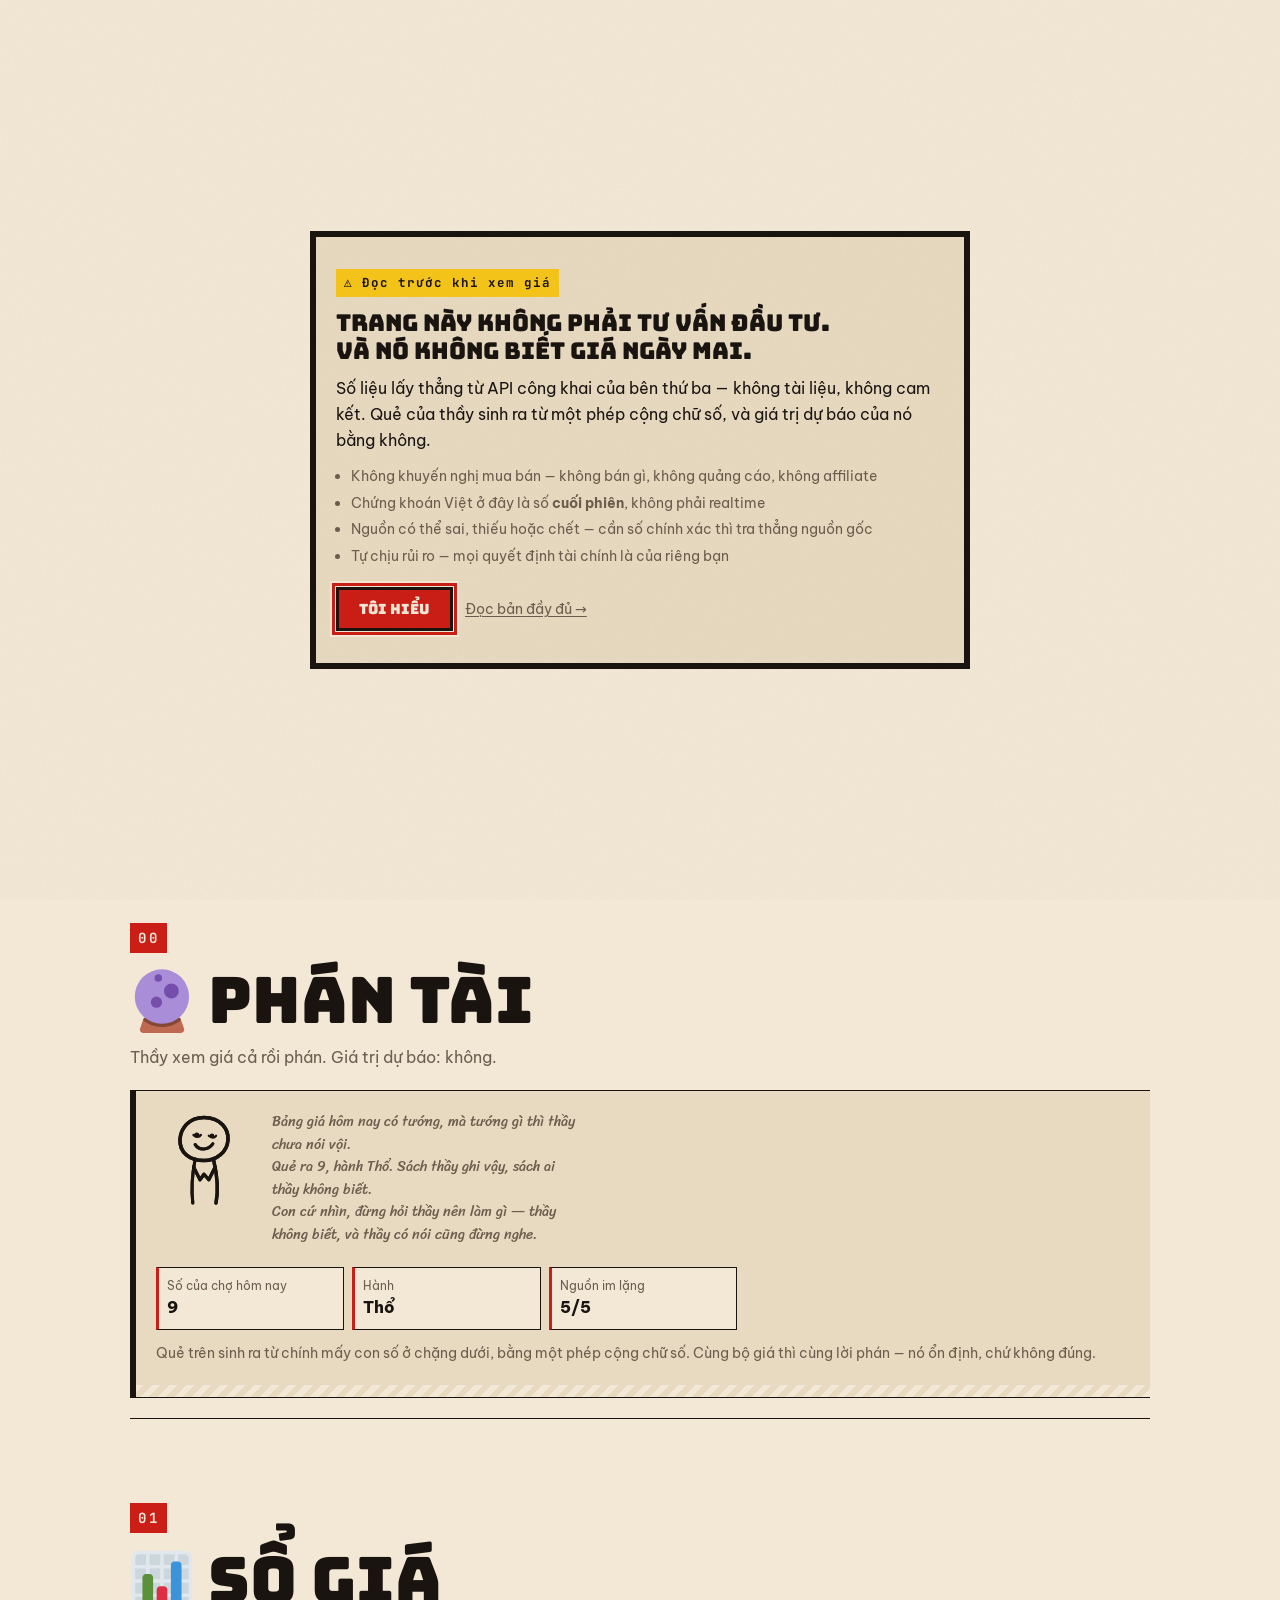
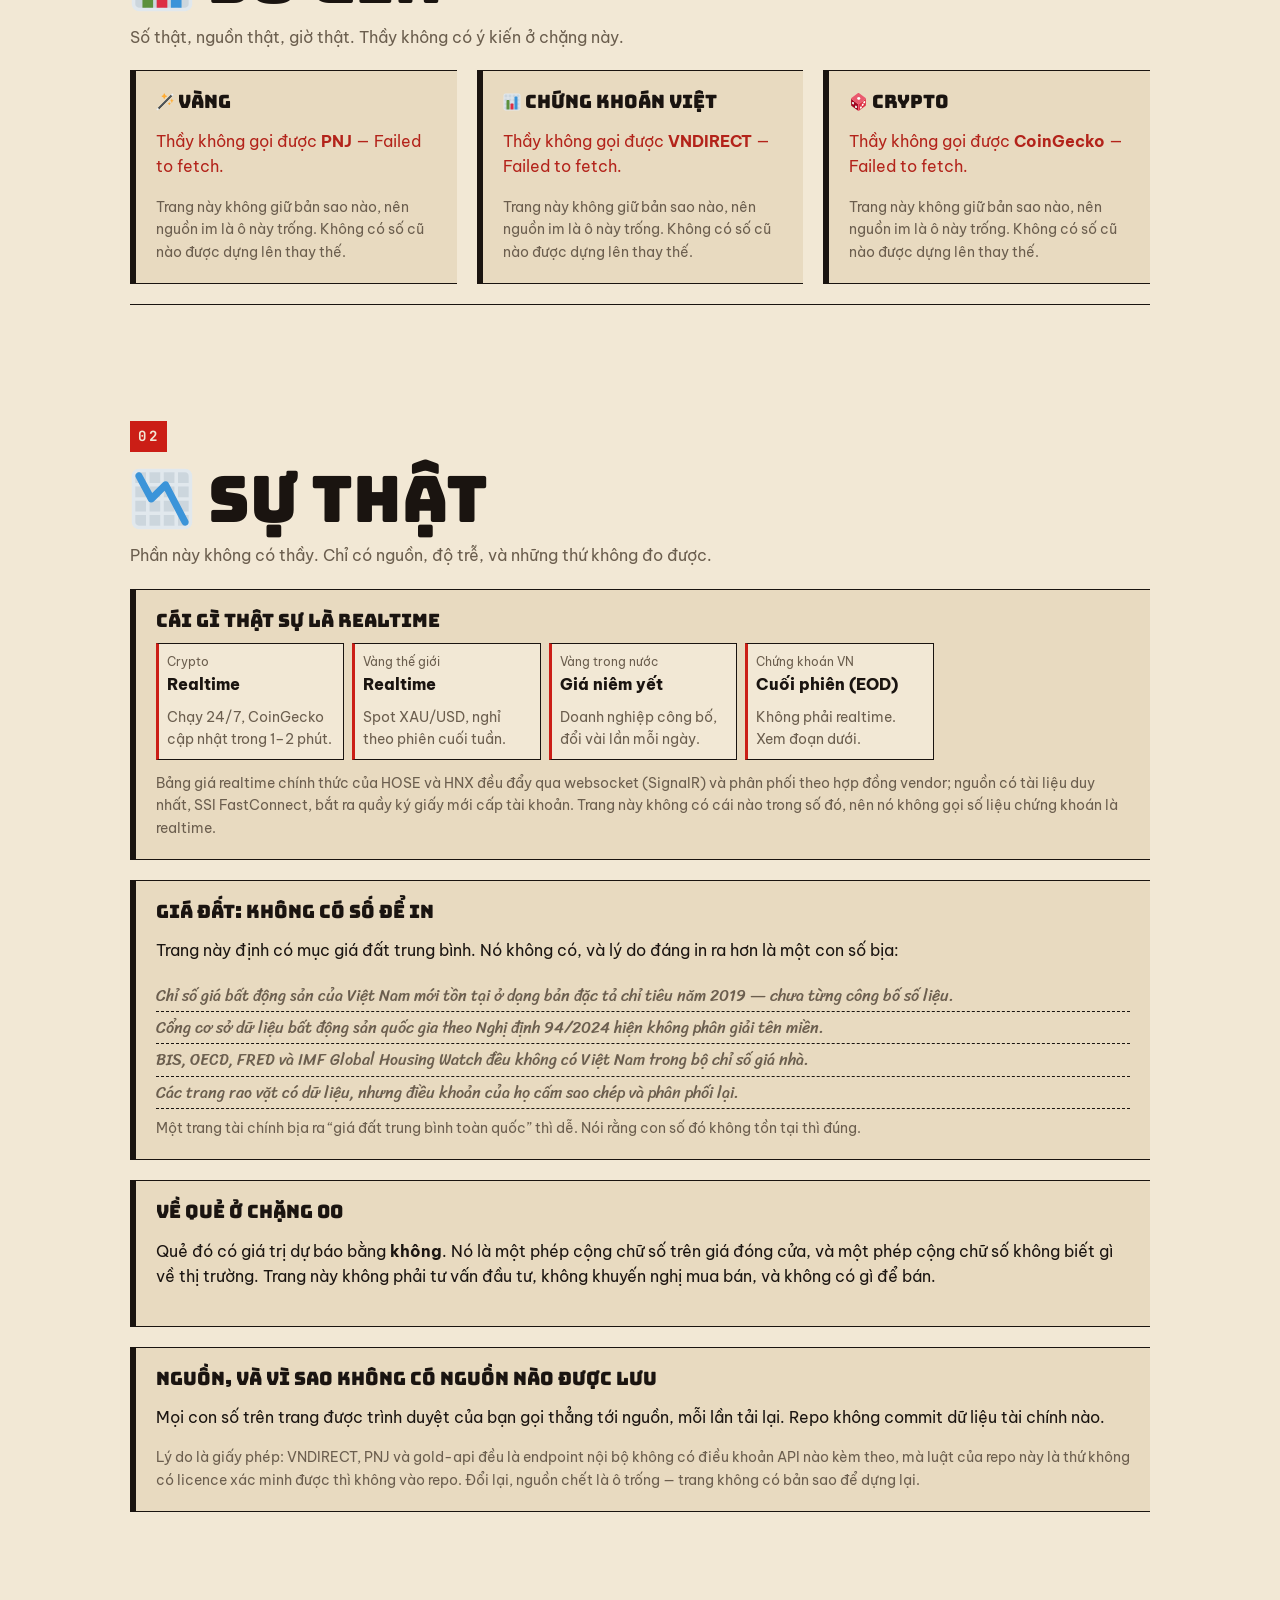
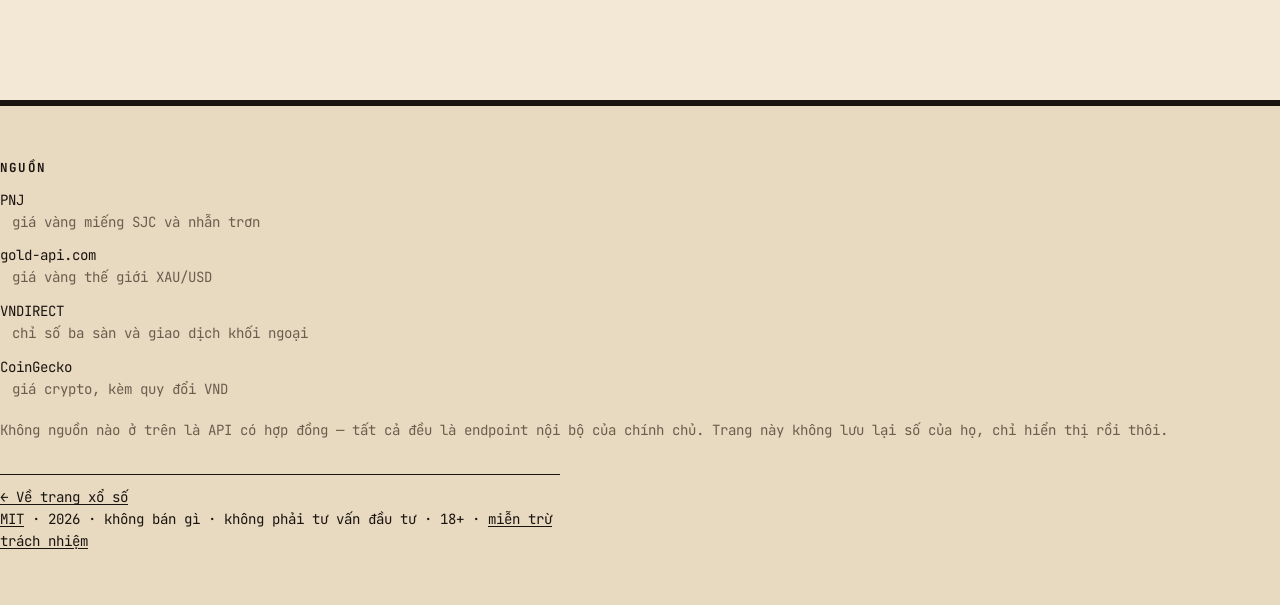
==== site/tai-chinh.html @ c7a9aa83 "feat: trang tài chính — vàng, chứng khoán, crypto, và chỗ giá đất lẽ ra phải có Trang thứ hai, cùng " ====
<!doctype html>
<html lang="vi">
<head>
<meta charset="utf-8">
<meta name="viewport" content="width=device-width, initial-scale=1, viewport-fit=cover">
<title>trungso — Thầy phán giá, số liệu phán thầy</title>
<link rel="icon" href="data:image/svg+xml,%3Csvg xmlns='http://www.w3.org/2000/svg' viewBox='0 0 100 100'%3E%3Ctext y='.9em' font-size='90'%3E%F0%9F%94%AE%3C/text%3E%3C/svg%3E">

<!-- Skin must be on <html> before the first paint, or the page flashes the default. -->
<script>
  try {
    var t = localStorage.getItem('trungso.theme.v1');
    document.documentElement.dataset.theme =
      ['veso','thantai','viahe','y2k'].indexOf(t) >= 0 ? t : 'veso';
  } catch (e) { document.documentElement.dataset.theme = 'veso'; }
</script>

<link rel="preconnect" href="https://fonts.googleapis.com">
<link rel="preconnect" href="https://fonts.gstatic.com" crossorigin>
<link rel="stylesheet" href="https://fonts.googleapis.com/css2?family=Bungee&family=Bungee+Shade&family=Anton&family=Playfair+Display:wght@700;900&family=Be+Vietnam+Pro:wght@400;600;800&family=Grandstander:wght@400;700&family=JetBrains+Mono:wght@400;700&family=Sriracha&display=swap">
<link rel="stylesheet" href="./tokens.css">
<link rel="stylesheet" href="./page.css">
</head>
<body id="top" data-page="taichinh">
<div class="grain" aria-hidden="true"></div>

<div class="topbar">
<p class="warnstrip">
  ⚠ Trò đùa — trang này <b>không phải tư vấn đầu tư</b>. Số liệu tham khảo, có thể sai hoặc trễ ·
  <a href="https://github.com/quocdaijr/trungso/blob/main/DISCLAIMER.md" target="_blank" rel="noopener">miễn trừ trách nhiệm</a>
</p>
<nav class="slab">
  <a class="slab__mark" href="#top">trungso</a>
  <a class="slab__to" href="./index.html">← Xổ số</a>
  <div class="slab__themes" role="radiogroup" aria-label="Chọn bộ da">
    <button class="stamp" role="radio" type="button" data-set-theme="veso" aria-checked="true"><span class="stamp__full">VÉ SỐ</span><span class="stamp__short">V</span></button>
    <button class="stamp" role="radio" type="button" data-set-theme="thantai" aria-checked="false"><span class="stamp__full">THẦN TÀI</span><span class="stamp__short">T</span></button>
    <button class="stamp" role="radio" type="button" data-set-theme="viahe" aria-checked="false"><span class="stamp__full">VỈA HÈ</span><span class="stamp__short">H</span></button>
    <button class="stamp" role="radio" type="button" data-set-theme="y2k" aria-checked="false"><span class="stamp__full">Y2K</span><span class="stamp__short">Y</span></button>
  </div>
</nav>
</div>

<header class="wrap masthead">
  <h1 class="masthead__title">Thầy phán giá,<br>số liệu phán thầy</h1>
  <p class="masthead__lede">
    Vàng, chứng khoán, crypto. Thầy phán một quẻ. Rồi trang tự nói quẻ đó đáng giá bao nhiêu.
  </p>
  <p class="disclaim">
    <b>Đọc trước:</b> đây <b>không phải</b> tư vấn tài chính, đầu tư hay khuyến nghị mua bán.
    Số liệu lấy trực tiếp từ API công khai của bên thứ ba — <b>không có tài liệu, không có
    cam kết</b>, có thể sai, thiếu hoặc trễ. Chứng khoán Việt ở đây là số
    <b>cuối phiên</b>, không phải realtime.
    <br><br>
    Không bán gì · không quảng cáo · không affiliate · không thu thập dữ liệu ·
    cần số chính xác thì tra thẳng nguồn gốc ·
    <a href="https://github.com/quocdaijr/trungso/blob/main/DISCLAIMER.md" target="_blank" rel="noopener">bản miễn trừ đầy đủ</a>
  </p>
</header>

<main class="wrap" id="app">
  <p class="note" id="boot">Thầy đang hỏi giá…</p>
</main>

<footer class="ft">
  <div class="colophon">
    <h2>NGUỒN</h2>
    <dl>
      <dt>PNJ</dt><dd>giá vàng miếng SJC và nhẫn trơn</dd>
      <dt>gold-api.com</dt><dd>giá vàng thế giới XAU/USD</dd>
      <dt>VNDIRECT</dt><dd>chỉ số ba sàn và giao dịch khối ngoại</dd>
      <dt>CoinGecko</dt><dd>giá crypto, kèm quy đổi VND</dd>
    </dl>
    <p class="colophon__block">
      Không nguồn nào ở trên là API có hợp đồng — tất cả đều là endpoint nội bộ của chính
      chủ. Trang này không lưu lại số của họ, chỉ hiển thị rồi thôi.
    </p>
    <p class="colophon__made">
      <a href="./index.html">← Về trang xổ số</a><br>
      <a href="https://github.com/quocdaijr/trungso">MIT</a> · 2026 · không bán gì ·
      không phải tư vấn đầu tư · 18+ ·
      <a href="https://github.com/quocdaijr/trungso/blob/main/DISCLAIMER.md">miễn trừ trách nhiệm</a>
    </p>
  </div>
</footer>

<script src="./dom.js"></script>
<script src="./thay.js"></script>
<script src="./warning.js"></script>
<script src="./theme.js"></script>
<script src="./personal.js"></script>
<script src="./finance.js"></script>
</body>
</html>
---- site/tokens.css ----
/* Hallmark · pre-emit critique: P5 H5 E4 S5 R4 V4
 * nav: N7 brutal slab · footer: Ft4 colophon
 * contrast: pass (40-41, re-measured by canvas after the mobile pass)
 * mobile: pass (34, 49, 50-57) · honest: pass (46) · chrome: pass (47)
 * tokens: pass (48) · icons: see note · motion: 4 primitives
 *
 * Audited 2026-08-22. Fixed: .kpi wore --font-display in a column of figures (every
 * display face here has proportional digits, 5.84-12.15px spread) and --font-body was no
 * better - Be Vietnam Pro ships no tabular figure set, so tabular-nums is a no-op in veso
 * and thantai. .kpi now uses --font-num like every other figure on the page: spread 0.
 * Also: .privacy's 6px green left edge was the side-stripe-card tell, now --color-rule;
 * z-index 9999 became a named --z-* scale; the five stages no longer share one padding.
 *
 * Known, deliberate deviations - stated rather than quietly passed:
 *   G22  viahe's neutrals are chroma 0 on purpose; the skin is called Vỉa Hè and the
 *        point is raw pavement, not a tinted grey. The other three skins tint theirs.
 *   G26  .cell ships default/hover/focus-visible/active/pressed but no :disabled - a
 *        frequency cell has no disabled state in this app, and dead CSS is worse.
 *   G30  emoji appear at stage titles. They are self-hosted, attributed Twemoji SVGs
 *        chosen per stage (🔮 divination, 📉 losses, 📊 statistics), not the generic
 *        ✨🚀⚡ set standing in for a missing icon system.
 *   G45  five stage eyebrows (00-04). The exception list names Long Document, Manifesto
 *        and Catalogue-numbered, and caps at 1-2; Narrative Workflow is not on it. Kept:
 *        design.md specifies them, a fortune-telling session is genuinely ordinal, and the
 *        hard ban - tag-left / heading-right - is respected. Flagged, not silently passed.
 *   G55  the per-column ink test still reports 3-4px of bounding-box overlap on wrapped
 *        display heads. A tone mark's box is wider and taller than its ink; checked by
 *        eye at 320/390/414 on all four skins and the marks clear. See --lh-display.
 *
 * macrostructure: Narrative Workflow · genre: playful
 * theme: custom ×4 (veso · thantai · viahe · y2k) · tone: bẩn bựa / thầy bói vỉa hè
 * axes: veso    light · display-heavy       · warm
 *       thantai dark  · high-contrast-serif · warm-gold
 *       viahe   dark  · display-condensed   · chromatic-other
 *       y2k     dark  · display-3D          · cool
 *
 * OKLCH values are computed from the hex anchors in the comments, not eyeballed.
 * Contrast was measured before these were locked - see the ratio table below.
 *
 *   theme    ink/paper  dim/paper  accent/paper  accent-2/paper
 *   veso        15.01      5.18       4.63          1.34  <- see the veso rules
 *
 * --color-good is not in that table because it is not a paper-relative accent: it
 * lands on paper-2 inside torn blocks. Measured there, veso needed 45% lightness.
 *   thantai      8.79      4.84       4.77          7.78
 *   viahe       16.16      4.61      14.50         16.05
 *   y2k         15.74      6.09      12.07          5.36
 */

:root {
  /* ---- spacing: 4pt scale ---- */
  --space-2xs: 4px;
  --space-xs: 8px;
  --space-sm: 12px;
  --space-md: 20px;
  --space-lg: 32px;
  --space-xl: 52px;
  --space-2xl: 84px;

  /* ---- type scale ---- */
  --text-xs: 0.78rem;
  --text-sm: 0.88rem;
  --text-base: 1rem;
  --text-lg: 1.15rem;
  --text-xl: 1.45rem;
  --text-2xl: 2rem;
  --text-3xl: 2.9rem;
  /* The pot figure. Fluid, because it is the one number on the page somebody actually
     came for and a fixed 2.9rem broke "31,41 tỷ" across two lines at 280px and 320px -
     measured, not guessed. The cap keeps it identical to --text-3xl on a laptop. */
  --text-figure: clamp(1.9rem, 10vw, 2.9rem);
  --text-display-s: clamp(2.2rem, 7vw, 4rem);
  --text-display: clamp(2.6rem, 11vw, 6.5rem);

  /* ---- rules & shape ---- */
  --rule-hair: 1px;
  --rule-mid: 3px;
  --rule-slab: 6px;
  --radius: 0; /* zero everywhere. The only round thing on this page is a lottery ball. */
  /* Display leading. Not the 0.95 tight-display convention: Vietnamese tone marks sit
     ABOVE the cap line, so a wrapped display line's mark collides with the line above.
     Measured per horizontal column at 320/390/414px - a whole-line union over-reports,
     since it pairs a comma at the right edge with a mark at the left edge of the next
     line, which can never meet. Bungee Shade overrides this; see the y2k block. */
  --lh-display: 1.12;
  /* Heatmap tint ceiling. Per skin, because the safe maximum is a property of the skin,
     not a taste setting: accent-2 is a pale gold on thantai and a bright yellow on viahe,
     so tinting a dark cell moves it TOWARD the light ink and contrast falls away. Swept
     in 1% steps against the composited cell: AA held to 60% on veso and y2k, 40% on
     viahe, 37% on thantai. These sit under those ceilings with room to spare. */
  --heat-max: 52%;
  --ball: 50%;
  --tap: 44px; /* WCAG 2.5.8 / Apple HIG minimum touch target */

  /* ---- stacking: named, so nobody has to guess whether 9999 was load-bearing ---- */
  --z-nav: 100;    /* the sticky slab */
  --z-gate: 1000;  /* the first-visit warning modal, above the nav */
  --z-grain: 9000; /* the print grain sits over everything and takes no pointer events */

  /* ---- motion ---- */
  --ease-out: cubic-bezier(0.22, 1, 0.36, 1);
  --ease-in: cubic-bezier(0.55, 0, 1, 0.45);
  --ease-in-out: cubic-bezier(0.65, 0, 0.35, 1);
  --dur-fast: 120ms;
  --dur-base: 220ms;
  --dur-slow: 420ms;

  /* ---- faces shared across every skin ---- */
  --font-hand: "Sriracha", "Bradley Hand", cursive; /* the fortune-teller's own hand */
  --font-num: "JetBrains Mono", ui-monospace, SFMono-Regular, monospace;

  /* ---- grain ---- */
  --grain-opacity: 0.055;
  --grain-blend: multiply;
}

/* ============================ VÉ SỐ ============================
 * Street lottery ticket. Yellowed paper, red riso ink, chunky signage type.
 *
 * TWO HARD RULES, both measured:
 *   1. --color-accent-2 (yellow) is 1.34:1 on paper. It may ONLY be a solid fill
 *      with --color-ink on top. Never text, never a hairline.
 *   2. --color-accent (red) is 4.63:1 after deepening. Safe for UI text and
 *      borders at any size. Never needed loosening.
 */
[data-theme="veso"] {
  --color-paper: oklch(93.4% 0.027 83.5); /* #F2E8D5 */
  --color-paper-2: oklch(89.3% 0.038 83); /* #E8DAC0 */
  --color-ink: oklch(19.7% 0.013 55.5); /* #1A1410 */
  --color-ink-dim: oklch(49% 0.03 72.8); /* #6B5E4E */
  --color-accent: oklch(54% 0.206 29.1); /* #CB1E16 - deepened from 60.4%: cream-on-red
                                            was 3.53:1, short of AA for 14px bold UI text */
  --color-accent-2: oklch(84.2% 0.168 90.4); /* #F5C518 - fills only */
  --color-rule: oklch(19.7% 0.013 55.5);
  --color-good: oklch(45% 0.134 144); /* deepened from 52.4%: it measured 3.71:1 on
                                        paper-2, which is where .win and .kpi--good
                                        actually sit. AA starts at 46.4%; this has margin. */
  --color-bad: oklch(49.9% 0.181 29.1); /* #B3231A */
  --color-warn: oklch(67.9% 0.142 76.5); /* #C98A00 */
  --color-focus: oklch(54% 0.206 29.1);
  --color-on-accent-2: oklch(19.7% 0.013 55.5); /* ink - accent-2 is bright yellow */
  --font-display: "Bungee", system-ui, sans-serif;
  --font-body: "Be Vietnam Pro", system-ui, sans-serif;
  --grain-blend: multiply;
  --grain-opacity: 0.07;
}

/* ============================ THẦN TÀI ============================
 * Household shrine. Deep lacquer red, gilt lettering, high-contrast serif.
 */
[data-theme="thantai"] {
  --heat-max: 30%;
  --color-paper: oklch(37.7% 0.136 26.8); /* #7A1414 */
  --color-paper-2: oklch(31.5% 0.112 26.5); /* #5E0F0F */
  --color-ink: oklch(92.9% 0.043 84.6); /* #F5E6C8 */
  --color-ink-dim: oklch(75% 0.085 82.1); /* #C9A96E */
  --color-accent: oklch(74.7% 0.134 84.6); /* #D4A537 */
  --color-accent-2: oklch(88.9% 0.101 92.3); /* #F2D98B */
  --color-rule: oklch(74.7% 0.134 84.6);
  --color-good: oklch(74.1% 0.134 138.3);
  --color-bad: oklch(73.2% 0.165 28.3);
  --color-warn: oklch(88.9% 0.101 92.3);
  --color-focus: oklch(88.9% 0.101 92.3);
  --color-on-accent-2: oklch(37.7% 0.136 26.8); /* paper - accent-2 is pale gold */
  --font-display: "Playfair Display", Georgia, serif;
  --font-body: "Be Vietnam Pro", system-ui, sans-serif;
  --grain-blend: screen;
  --grain-opacity: 0.05;
}

/* ============================ VỈA HÈ ============================
 * Raw pavement brutalism. Near-black, phosphor green, condensed slab type.
 */
[data-theme="viahe"] {
  --heat-max: 32%;
  --color-paper: oklch(14.5% 0 90); /* #0A0A0A */
  --color-paper-2: oklch(19.1% 0 90); /* #141414 */
  --color-ink: oklch(93.1% 0 90); /* #E8E8E8 */
  --color-ink-dim: oklch(64% 0 90); /* raised from 58%: 4.29:1 on paper-2 missed AA */
  --color-accent: oklch(86.9% 0.278 144.5); /* #00FF41 */
  --color-accent-2: oklch(92.5% 0.194 102.9); /* #FFEA00 */
  --color-rule: oklch(86.9% 0.278 144.5);
  --color-good: oklch(86.9% 0.278 144.5);
  --color-bad: oklch(65.4% 0.232 28.7);
  --color-warn: oklch(92.5% 0.194 102.9);
  --color-focus: oklch(92.5% 0.194 102.9);
  --color-on-accent-2: oklch(14.5% 0 90); /* paper - accent-2 is bright yellow */
  --font-display: "Anton", Impact, sans-serif;
  --font-body: "JetBrains Mono", ui-monospace, monospace;
  --grain-blend: screen;
  --grain-opacity: 0.04;
}

/* ============================ Y2K ============================
 * Early-2000s Vietnamese forum. Violet night, cyan and magenta, 3D display face.
 */
[data-theme="y2k"] {
  --color-paper: oklch(19.5% 0.067 299.9); /* #1A0B2E */
  --color-paper-2: oklch(25.7% 0.091 298.7); /* #2A1548 */
  --color-ink: oklch(94.6% 0.03 300.3); /* #F0E9FF */
  --color-ink-dim: oklch(67.2% 0.085 297); /* #9B8BC4 */
  --color-accent: oklch(84.4% 0.146 209.3); /* #00E5FF */
  --color-accent-2: oklch(66.5% 0.249 357.3); /* #FF2D95 */
  --color-rule: oklch(84.4% 0.146 209.3);
  --color-good: oklch(89.5% 0.176 158.5);
  --color-bad: oklch(66.5% 0.249 357.3);
  --color-warn: oklch(89.2% 0.157 93);
  --color-focus: oklch(89.5% 0.176 158.5);
  --color-on-accent-2: oklch(19.5% 0.067 299.9); /* paper - accent-2 is magenta */
  --font-display: "Bungee Shade", Impact, sans-serif;
  /* Bungee Shade carries a 3D extrusion above every glyph, so its ink box is about a
     fifth of an em taller than the other three faces. At 1.12 the extrusion of "SỐ,"
     ran into "TOẠN" on the line below - visible, not theoretical. */
  --lh-display: 1.34;
  --font-body: "Grandstander", system-ui, sans-serif;
  --grain-blend: screen;
  --grain-opacity: 0.05;
}
---- site/page.css ----
/* Page styles shared by index.html and tai-chinh.html.
   Every colour and face below is a token. No raw values live in this file. */

*,*::before,*::after{box-sizing:border-box}
html,body{overflow-x:clip;margin:0}
/* iOS inflates text in landscape without this. */
html{scroll-behavior:smooth; -webkit-text-size-adjust:100%; text-size-adjust:100%}
body{
  background:var(--color-paper); color:var(--color-ink);
  font-family:var(--font-body); font-size:var(--text-base); line-height:1.6;
  -webkit-font-smoothing:antialiased;
}
@media (prefers-reduced-motion:reduce){html{scroll-behavior:auto}}

/* There was no global link rule, so every unstyled link fell back to the browser's
   #0000EE - measured at 1.11:1 on the viahe paper, i.e. invisible. Accent was the
   obvious candidate and it failed too: 1.63:1 inside the warnstrip on thantai.
   currentColor inherits the surrounding text colour, which every zone has already
   had measured to AA, and the underline carries the affordance so a link never
   depends on hue at all (WCAG 1.4.1). */
a{
  color:currentColor;
  text-decoration:underline; text-underline-offset:2px;
  text-decoration-thickness:from-font;
}
a:hover{text-decoration-thickness:2px}
/* One focus ring for the whole page, deliberately two-tone. --color-focus is accent-2
   on three of the four skins, and the warning strip is filled with accent-2 as well, so
   a single themed ring measured 1:1 on that surface and vanished. The outer ring is
   currentColor, which every surface has already had measured to AA, so one of the two
   bands always clears the 3:1 WCAG 1.4.11 asks of a focus indicator. */
a:focus-visible,
.stamp:focus-visible,.stamp.is-focus,
.btn:focus-visible,
.cell:focus-visible,
form.khai input:focus-visible,form.khai select:focus-visible{
  outline:var(--rule-mid) solid var(--color-focus); outline-offset:1px;
  box-shadow:0 0 0 calc(var(--rule-mid) + 3px) currentColor;
}

/* --- grain: the page should feel printed, not rendered --- */
.grain{
  position:fixed; inset:0; z-index:var(--z-grain); pointer-events:none;
  opacity:var(--grain-opacity); mix-blend-mode:var(--grain-blend);
  background-image:url("data:image/svg+xml,%3Csvg xmlns='http://www.w3.org/2000/svg'%3E%3Cfilter id='n'%3E%3CfeTurbulence type='fractalNoise' baseFrequency='0.82' numOctaves='4' stitchTiles='stitch'/%3E%3CfeColorMatrix type='saturate' values='0'/%3E%3C/filter%3E%3Crect width='100%25' height='100%25' filter='url(%23n)'/%3E%3C/svg%3E");
}

/* ---------------- warning: always-on strip + first-visit gate ---------------- */
/* The strip and the nav share one sticky wrapper. Making the nav sticky on its own
   would let it slide under the strip on scroll. */
.topbar{position:sticky; top:0; z-index:var(--z-nav); padding-top:env(safe-area-inset-top, 0)}
.warnstrip{
  background:var(--color-accent-2); color:var(--color-on-accent-2);
  font-size:var(--text-xs); font-weight:700; line-height:1.35;
  padding:var(--space-2xs) var(--space-md);
  border-bottom:var(--rule-mid) solid var(--color-rule);
  text-align:center; overflow-wrap:anywhere;
}
.warnstrip a{color:var(--color-on-accent-2); text-decoration:underline}

html.is-gated,html.is-gated body{overflow:hidden}
.gate{
  position:fixed; inset:0; z-index:var(--z-gate); display:grid; place-items:center;
  padding:var(--space-md); background:var(--color-paper);
  overflow-y:auto;
}
.gate__panel{
  max-width:60ch; width:100%;
  /* dvh, not vh: mobile address bars resize the viewport mid-scroll. */
  max-height:calc(100dvh - 2*var(--space-md)); overflow-y:auto;
  background:var(--color-paper-2); color:var(--color-ink);
  border:var(--rule-slab) solid var(--color-rule); border-radius:var(--radius);
  padding:var(--space-lg) var(--space-md);
}
.gate__eyebrow{
  font-family:var(--font-num); font-size:var(--text-xs); font-weight:700;
  letter-spacing:.16em; margin:0 0 var(--space-sm);
  background:var(--color-accent-2); color:var(--color-on-accent-2);
  display:inline-block; padding:var(--space-2xs) var(--space-xs);
}
.gate__title{
  font-family:var(--font-display); font-weight:400; font-style:normal;
  font-size:var(--text-xl); line-height:1.2; margin:0 0 var(--space-sm);
  overflow-wrap:anywhere; min-width:0;
}
.gate__lede{margin:0 0 var(--space-sm); color:var(--color-ink)}
.gate__list{margin:0 0 var(--space-md); padding-left:1.1em; color:var(--color-ink-dim);
  font-size:var(--text-sm)}
.gate__list li{margin-bottom:var(--space-2xs)}
.gate__actions{display:flex; flex-wrap:wrap; gap:var(--space-sm); align-items:center}
.gate__more{color:var(--color-ink-dim); font-size:var(--text-sm)}

/* ---------------- nav: N7 brutal slab ---------------- */
.slab{
  display:flex; flex-wrap:wrap; gap:var(--space-sm);
  align-items:center; justify-content:space-between;
  padding:var(--space-sm) var(--space-md);
  background:var(--color-paper);
  border-bottom:var(--rule-slab) solid var(--color-rule);
}
.slab__mark{
  font-family:var(--font-display); font-size:var(--text-xl);
  color:var(--color-ink); text-decoration:none; letter-spacing:.02em;
  /* The wordmark is the link home, so it is a real navigation target and owes the
     full 44px. Flex, not padding: padding would also widen the slab's left edge. */
  display:inline-flex; align-items:center; min-height:var(--tap);
  touch-action:manipulation;
}
.slab__themes{display:flex; gap:var(--space-2xs); flex-wrap:nowrap}

/* stamps: the theme picker is four rubber stamps, not a dropdown */
.stamp{
  font-family:var(--font-display); font-size:var(--text-xs);
  padding:var(--space-2xs) var(--space-xs);
  background:transparent; color:var(--color-ink);
  border:var(--rule-mid) solid var(--color-rule); border-radius:var(--radius);
  cursor:pointer; white-space:nowrap;
  min-height:var(--tap); touch-action:manipulation;
  transform:rotate(-2deg);
  transition:transform var(--dur-fast) var(--ease-out),
             background-color var(--dur-fast) var(--ease-out);
}
.stamp:hover,.stamp.is-hover{background:var(--color-paper-2); transform:rotate(0deg)}

.stamp:active,.stamp.is-active{transform:translateY(2px) rotate(-2deg)}
/* Selected stamp fills with accent-2 and takes the dark on-fill colour. Accent on
   paper only reaches 3.53:1 in veso, which is short of AA at this 12px size. */
.stamp[aria-checked="true"]{background:var(--color-accent-2); color:var(--color-on-accent-2);
  transform:rotate(0deg)}
.stamp[disabled]{opacity:.4; cursor:not-allowed}
.stamp__short{display:none}
@media (max-width:640px){
  .stamp__full{display:none}
  .stamp__short{display:inline}
  /* The label shrinks to one letter, so width has to be forced or the target collapses. */
  .stamp{padding:var(--space-2xs) var(--space-sm); min-width:var(--tap)}
}

/* ---------------- stages: Narrative Workflow ---------------- */
/* viewport-fit=cover means content can slide under a notch, so the insets are not
   optional once that meta is set. */
.wrap{max-width:1060px; margin:0 auto;
  padding-inline:max(var(--space-md), env(safe-area-inset-left), env(safe-area-inset-right))}
main.wrap{padding-bottom:var(--space-2xl)}
.masthead{padding-top:var(--space-xl)}
.masthead__title{font-family:var(--font-display); font-weight:400; font-style:normal;
  font-size:var(--text-display); line-height:var(--lh-display); margin:0 0 var(--space-sm);
  overflow-wrap:anywhere; min-width:0; color:var(--color-ink)}
.masthead__lede{font-family:var(--font-hand); font-size:var(--text-lg);
  color:var(--color-ink-dim); max-width:44ch; margin:0 0 var(--space-md)}
/* Not one padding for all five. 02 · PHÁN is the loud stage and gets air; 04 · SỰ THẬT is
   the cold-arithmetic stage where the fortune-teller goes silent, so it comes in tighter -
   the rhythm carries the joke the copy is making. */
.stage{padding-top:var(--space-2xl);
  /* --topbar-h is measured at runtime by warning.js; the fallback is the tallest
     the sticky wrapper gets, so a missed measurement over-clears rather than hides. */
  scroll-margin-top:calc(var(--topbar-h, 204px) + var(--space-xs))}
/* Stage number ABOVE the title, same column. Never number-left / title-right. */
.stage__mark{
  font-family:var(--font-num); font-size:var(--text-sm); font-weight:700;
  color:var(--color-paper); background:var(--color-accent);
  display:inline-block; padding:var(--space-2xs) var(--space-xs);
  letter-spacing:.18em;
}
.stage__title{
  font-family:var(--font-display); font-weight:400; font-style:normal;
  font-size:var(--text-display-s); line-height:var(--lh-display); margin:var(--space-sm) 0 var(--space-xs);
  overflow-wrap:anywhere; min-width:0; color:var(--color-ink);
}
.stage__lede{color:var(--color-ink-dim); max-width:58ch; margin:0 0 var(--space-md)}
.stage + .stage{border-top:var(--rule-hair) solid var(--color-rule)}
/* The two stages that carry the page's joke get their own rhythm. */
#stage-02{padding-top:calc(var(--space-2xl) + var(--space-lg))}
#stage-04{padding-top:var(--space-xl)}

/* ---------------- blocks: uneven rules, never an even 1px box ---------------- */
.block{
  background:var(--color-paper-2);
  border-left:var(--rule-slab) solid var(--color-rule);
  border-top:var(--rule-hair) solid var(--color-rule);
  border-bottom:var(--rule-hair) solid var(--color-rule);
  border-radius:var(--radius);
  padding:var(--space-md); margin:0 0 var(--space-md);
}
.block--torn{position:relative; padding-bottom:var(--space-lg)}
/* torn ticket edge, built from a gradient - no image asset */
.block--torn::after{
  content:""; position:absolute; left:0; right:0; bottom:0; height:12px;
  background:repeating-linear-gradient(
    -45deg, var(--color-paper) 0 6px, transparent 6px 12px);
}
.row{display:flex; flex-wrap:wrap; gap:var(--space-md)}
.row > *{flex:1 1 320px; min-width:0}

/* ---------------- lottery balls ---------------- */
.balls{display:flex; flex-wrap:wrap; gap:var(--space-xs); margin:var(--space-sm) 0}
.ball{
  width:52px; height:52px; border-radius:var(--ball);
  display:grid; place-items:center;
  font-family:var(--font-num); font-weight:700; font-size:var(--text-lg);
  background:var(--color-paper); color:var(--color-ink);
  border:var(--rule-mid) solid var(--color-rule);
}
.ball--pick{background:var(--color-accent); color:var(--color-paper); border-color:var(--color-ink)}
.ball--bonus{background:var(--color-accent-2); color:var(--color-ink); border-color:var(--color-ink)}
.ball--in{animation:ball-in var(--dur-base) var(--ease-out) backwards}
@keyframes ball-in{from{opacity:0; transform:translateY(10px)}to{opacity:1; transform:none}}

/* ---------------- the fortune-teller's own hand ---------------- */
.sermon{list-style:none; margin:var(--space-sm) 0 0; padding:0}
.sermon li{
  font-family:var(--font-hand); font-size:var(--text-base); line-height:1.45;
  color:var(--color-ink-dim); padding:var(--space-2xs) 0;
  border-bottom:var(--rule-hair) dashed var(--color-rule);
}
.sermon b{font-family:var(--font-num); color:var(--color-accent)}
.hand{font-family:var(--font-hand); color:var(--color-ink-dim)}

/* ---------------- data: deliberately plain, this is the cold layer ---------------- */
table{width:100%; border-collapse:collapse; font-variant-numeric:tabular-nums}
th,td{text-align:left; padding:var(--space-2xs) var(--space-xs);
  border-bottom:var(--rule-hair) solid var(--color-rule); font-size:var(--text-sm)}
th{color:var(--color-ink-dim); font-weight:600}
td.num,th.num{text-align:right; font-family:var(--font-num)}
.scroll{overflow-x:auto}
/* --font-num, matching every other figure on the page (.ball, .cell, .num, .pot__num, the
   tables). .kpi was the one number wearing a different face, and it renders two percentages
   stacked in a single column, so the digits have to line up.
   Three faces were tried and measured, per-digit, in the DOM:
     --font-display  spread 5.84-12.15px, proportional in all four skins
     --font-body     spread 77.13px in veso/thantai - Be Vietnam Pro ships NO tabular figure
                     set, so font-variant-numeric is a no-op there (77.13 -> 77.13)
     --font-num      spread 0 - JetBrains Mono is monospaced, so it cannot misalign
   Weight 700, not 800: only 400 and 700 are loaded, and 800 would be a synthesised bold. */
.kpi{font-family:var(--font-num); font-weight:700; font-variant-numeric:tabular-nums;
  font-size:var(--text-3xl); line-height:1;
  overflow-wrap:anywhere; min-width:0}
.kpi--bad{color:var(--color-bad)}
.kpi--good{color:var(--color-good)}
.note{color:var(--color-ink-dim); font-size:var(--text-sm); margin:var(--space-xs) 0 0}
.err{color:var(--color-bad)}

/* facts grid - image-free, but minmax(0,1fr) anyway so long words cannot push it wide */
.facts{display:grid; grid-template-columns:repeat(auto-fill,minmax(min(160px,100%),1fr));
  gap:var(--space-xs); margin:var(--space-sm) 0}
.fact{background:var(--color-paper); border:var(--rule-hair) solid var(--color-rule);
  border-left:var(--rule-mid) solid var(--color-accent); padding:var(--space-xs)}
.fact__k{font-size:var(--text-xs); color:var(--color-ink-dim)}
/* Data values use the body face on purpose. A 3D display face (Bungee Shade) turns
   to mush at 16px, and "ĐẠI LÂM MỘC" has to stay readable in every skin. */
.fact__v{font-family:var(--font-body); font-weight:800; font-size:var(--text-base);
  color:var(--color-ink); overflow-wrap:anywhere}
.block__head{font-family:var(--font-display); font-weight:400; font-style:normal;
  font-size:var(--text-lg); line-height:1.15; margin:0 0 var(--space-xs);
  color:var(--color-ink); overflow-wrap:anywhere; min-width:0}

/* heatmap */
.heat{display:grid; grid-template-columns:repeat(auto-fill,minmax(min(38px,100%),1fr));
  gap:2px; margin-top:var(--space-sm)}

/* the one place the fortune-teller touches the numbers */
.verdict-stamp{
  display:inline-block; font-family:var(--font-display); font-size:var(--text-xl);
  color:var(--color-bad); border:var(--rule-mid) solid var(--color-bad);
  padding:var(--space-2xs) var(--space-sm); transform:rotate(-4deg);
  margin:var(--space-sm) 0;
}

/* ---------------- privacy + disclaimer ---------------- */
/* --color-rule, not --color-good. A thick coloured edge is design.md's shape language and
   stays; a 6px GREEN one is the 2018-SaaS side-stripe card almost verbatim, and --color-good
   is the scoreboard's "this went right" signal, not a structural colour. */
.privacy{background:var(--color-paper); border-left:var(--rule-slab) solid var(--color-rule);
  padding:var(--space-sm) var(--space-md); margin:var(--space-sm) 0;
  color:var(--color-ink); font-size:var(--text-sm)}
.disclaim{background:var(--color-accent-2); color:var(--color-on-accent-2);
  padding:var(--space-md); margin:var(--space-md) 0;
  border:var(--rule-mid) solid var(--color-ink); font-weight:600}

/* ---------------- form ---------------- */
form.khai{display:flex; flex-wrap:wrap; gap:var(--space-sm); align-items:flex-end}
form.khai label{display:flex; flex-direction:column; gap:var(--space-2xs);
  font-size:var(--text-xs); color:var(--color-ink-dim)}
form.khai input,form.khai select{
  background:var(--color-paper); color:var(--color-ink); font:inherit;
  /* 16px is the iOS Safari threshold: anything smaller and Safari zooms the whole page
     on focus, stranding the user zoomed-in on one field. Never --text-sm here. */
  font-size:var(--text-base); padding:var(--space-xs);
  line-height:1.25;
  min-height:var(--tap);
  border:var(--rule-mid) solid var(--color-rule); border-radius:var(--radius);
  min-width:150px; max-width:100%;
}
/* Three controls on one form measured 50 / 48 / 44px: input[type=date] and input[type=text]
   each carry their own intrinsic height from the UA stylesheet, so the row looked misaligned.
   This is scoped to input on purpose - appearance:none on the select removes its dropdown
   arrow, which made the gender field indistinguishable from a text box. The select was
   already 44px and needs no help. */
form.khai input{appearance:none; -webkit-appearance:none}

.btn{
  font-family:var(--font-display); font-size:var(--text-sm); white-space:nowrap;
  padding:var(--space-xs) var(--space-md); cursor:pointer;
  min-height:var(--tap); touch-action:manipulation;
  background:var(--color-accent); color:var(--color-paper);
  border:var(--rule-mid) solid var(--color-ink); border-radius:var(--radius);
  transition:transform var(--dur-fast) var(--ease-out);
}
.btn:hover,.btn.is-hover{transform:translateY(-2px)}
.btn:active,.btn.is-active{transform:translateY(2px)}
.btn[disabled]{opacity:.45; cursor:not-allowed; transform:none}
.btn--ghost{background:transparent; color:var(--color-ink); border-color:var(--color-rule)}

/* ---------------- footer: Ft5 statement ---------------- */
/* The footer owns its vertical rhythm and its background; the .wrap inside owns the
   measure and the safe-area inset. Without that split the footer sat at whatever width
   its own content chose - 625px on any desktop - and stopped lining up with the page
   above it. .ft__statement and .ft__meta went with the Ft5 footer this replaced. */
.ft{border-top:var(--rule-slab) solid var(--color-rule); margin-top:var(--space-2xl);
  padding-block:var(--space-xl);
  padding-bottom:calc(var(--space-xl) + env(safe-area-inset-bottom, 0));
  background:var(--color-paper-2)}

/* ---------------- screen-reader only ---------------- */
.sr-only{position:absolute; width:1px; height:1px; padding:0; margin:-1px;
  overflow:hidden; clip:rect(0,0,0,0); white-space:nowrap; border:0}

/* ---------------- twemoji ---------------- */
/* Self-hosted so the glyphs look the same everywhere. OS emoji fonts diverge wildly,
   and a few of these have no glyph at all on some platforms. */
.tw{width:1em; height:1em; vertical-align:-.15em; display:inline-block}

/* ---------------- the fortune-teller ---------------- */
.thay{color:var(--color-ink); width:96px; max-width:30vw; line-height:0}
.thay svg{width:100%; height:auto; display:block; overflow:visible}
.thay--flip{position:relative}
.thay--flip .thay__b{position:absolute; inset:0}
/* Fourth motion primitive. Two conditions travel with it, both below: it pauses when
   scrolled out of view, and it does not exist under prefers-reduced-motion. */
@keyframes thay-idle{0%,45%{opacity:1} 55%,100%{opacity:0}}
.thay--flip .thay__b{animation:thay-idle 4s var(--ease-in-out) infinite}
.thay--flip.is-paused .thay__b{animation-play-state:paused}
.thay__say{font-family:var(--font-hand); color:var(--color-ink-dim);
  font-size:var(--text-sm); max-width:34ch; margin:0}
.thay-row{display:flex; gap:var(--space-md); align-items:flex-start; flex-wrap:wrap;
  margin:0 0 var(--space-md)}
.thay-row > *{min-width:0}

/* ---------------- a real print, pinned to the page ---------------- */
/* The woodblock has a light paper ground, so on the dark skins it needs a paper-coloured
   mount or it reads as a rectangle pasted on top. */
.print{background:var(--color-paper-2); border:var(--rule-mid) solid var(--color-rule);
  padding:var(--space-xs); max-width:160px; margin:var(--space-sm) 0;
  transform:rotate(-1.5deg)}
.print img{display:block; width:100%; height:auto}
.print figcaption{font-family:var(--font-hand); font-size:var(--text-xs);
  color:var(--color-ink-dim); margin-top:var(--space-2xs); line-height:1.3}

/* ---------------- heatmap: tappable, not hover-only ---------------- */
/* `title` does not exist on touch. Every cell is a button and writes to a live readout,
   so the frequency data is reachable without a mouse. */
.heat{display:grid; gap:2px; margin-top:var(--space-sm)}
.heat--pool{grid-template-columns:repeat(auto-fill,minmax(min(44px,100%),1fr))}
.heat--matrix{grid-template-columns:repeat(10,minmax(0,1fr))}
.cell{
  aspect-ratio:1; min-height:var(--tap); touch-action:manipulation;
  display:grid; place-items:center; font-family:var(--font-num);
  font-size:var(--text-xs); border:var(--rule-hair) solid var(--color-rule);
  border-radius:var(--radius); color:var(--color-ink);
  cursor:pointer; padding:0;
  /* --heat is set per cell by render.js, and this declaration must stay last: an earlier
     `background:transparent` in this same rule silently won and erased the whole heatmap.
     color-mix keeps the tint a token expression rather than a computed colour string, and
     a browser without color-mix simply gets no tint, which is still perfectly readable. */
  background:color-mix(in oklab, var(--color-accent-2)
    calc(var(--heat, 0) * var(--heat-max, 30%)), transparent);
}
.cell:hover,.cell.is-hover{outline:var(--rule-mid) solid var(--color-accent); outline-offset:-3px}

.cell:active{transform:translateY(1px)}
.cell[aria-pressed="true"]{background:var(--color-accent-2); color:var(--color-on-accent-2)}
.heat__readout{font-family:var(--font-num); font-size:var(--text-sm);
  color:var(--color-ink); margin:var(--space-xs) 0 0; min-height:1.5em}

/* ---------------- tables: stack instead of scrolling inside a card ---------------- */
/* Horizontal scroll *inside* a card is one of the worst mobile patterns: nothing tells
   the reader there is more to the right. Label/value tables become stacked rows. */
@media (max-width:640px){
  .stack-sm,.stack-sm tbody,.stack-sm tr,.stack-sm th,.stack-sm td{display:block}
  .stack-sm tr{border-bottom:var(--rule-hair) solid var(--color-rule);
    padding:var(--space-xs) 0}
  .stack-sm tr:last-child{border-bottom:0}
  /* The matrix variant drops its header row and lets each cell name its own column,
     because two unlabelled numbers per row is worse than no table at all. */
  .stack-sm--matrix thead{display:none}
  .stack-sm--matrix td::before{content:attr(data-label) ": ";
    font-family:var(--font-body); font-size:var(--text-xs); color:var(--color-ink-dim)}
  .stack-sm--matrix td{display:flex; gap:var(--space-2xs); align-items:baseline;
    flex-wrap:wrap}
  .stack-sm th{color:var(--color-ink-dim); font-size:var(--text-xs); border:0; padding:0}
  .stack-sm td,.stack-sm td.num{font-family:var(--font-num); font-size:var(--text-lg);
    text-align:left; border:0; padding:2px 0 0}
  /* 12px is a label size, not a reading size. */
  .note,th,.sermon li{font-size:var(--text-sm)}
  .scroll{position:relative}
  .scroll::after{content:"cuộn ngang →"; position:absolute; right:0; top:-1.4em;
    font-family:var(--font-num); font-size:var(--text-xs); color:var(--color-ink-dim)}
}

/* The pot. accent-2 as a fill with ink on top, never as text: on veso it measures
   1.34:1 against paper, which the token block spells out. */
.pot{
  background:var(--color-accent-2); color:var(--color-on-accent-2);
  padding:var(--space-sm); margin-top:var(--space-sm);
  border:var(--rule-mid) solid var(--color-rule);
}
.pot__label{margin:0; font-size:var(--text-xs); letter-spacing:.1em; text-transform:none}
/* The figure people came for. --font-num, not --font-display: at this size the 3D and
   condensed display faces turn "31,41 tỷ" to mush, which was measured once already. */
.pot__figure{
  margin:var(--space-2xs) 0; font-family:var(--font-num); font-weight:800;
  line-height:1.05; display:flex; align-items:baseline; gap:var(--space-2xs);
  flex-wrap:wrap; min-width:0;
}
/* nowrap is safe here only because the unit was lifted out: the digits alone fit at every
   width down to 280px, verified against a three-digit pot. */
.pot__num{font-size:var(--text-figure); white-space:nowrap}
.pot__unit{font-size:var(--text-lg); font-weight:700}
.pot__sub{margin:0; font-size:var(--text-xs); font-family:var(--font-num)}
.pot__facts{
  display:grid; grid-template-columns:minmax(0,1fr) auto; gap:var(--space-2xs) var(--space-sm);
  margin:var(--space-sm) 0 0; padding-top:var(--space-xs);
  border-top:var(--rule-hair) solid currentColor;
  font-size:var(--text-sm);
}
.pot__facts dt{margin:0}
.pot__facts dd{margin:0; text-align:right; font-family:var(--font-num); font-weight:700}

/* The basic ticket. Set apart with a rule rather than a fill, because it is an
   alternative reading of the same twelve numbers, not a second product. */
.basic{border-top:var(--rule-mid) solid var(--color-rule);
  margin-top:var(--space-sm); padding-top:var(--space-sm)}
.basic__head{font-family:var(--font-display); font-size:var(--text-sm);
  margin:0 0 var(--space-xs); color:var(--color-ink)}
.basic__note{font-family:var(--font-hand); font-size:var(--text-sm);
  color:var(--color-ink); margin:var(--space-xs) 0}

/* ---------------- footer: Ft4 colophon ---------------- */
.colophon{font-family:var(--font-num); font-size:var(--text-sm); line-height:1.55}
.colophon h2{font-family:var(--font-num); font-size:var(--text-xs); font-weight:700;
  letter-spacing:.18em; margin:0 0 var(--space-sm); color:var(--color-ink)}

/* Two columns once there is room. The credits are a tabular list, not prose, so the whole
   block used to sit inside a 74ch reading measure - 625px no matter how wide the window,
   which is what made it look squeezed on a desktop. The measure now applies only to the
   one part of the footer that is actually prose. */
.colophon__cols{display:grid; grid-template-columns:minmax(0,1fr); gap:var(--space-lg)}
@media (min-width:900px){
  .colophon__cols{grid-template-columns:repeat(2,minmax(0,1fr)); gap:var(--space-xl)}
}

/* dt above dd at every width, not beside it. The side-by-side form needed a fixed dt
   column and no width fits both "EMOJI" and "khiemdoan/vietnam-lottery-xsmb-analysis":
   at 22ch the long repo names wrapped on every viewport, desktop included. Stacking
   removes the constraint instead of tuning it. */
.colophon dl{margin:0}
.colophon dt{color:var(--color-ink); overflow-wrap:anywhere}
.colophon dd{margin:0 0 var(--space-sm); padding-left:var(--space-sm);
  color:var(--color-ink-dim); overflow-wrap:anywhere}
.colophon dd:last-of-type{margin-bottom:0}
.colophon__block{margin:var(--space-md) 0 0; color:var(--color-ink-dim)}
.colophon__made{
  color:var(--color-ink); border-top:var(--rule-hair) solid var(--color-rule);
  padding-top:var(--space-sm); margin:var(--space-lg) 0 0;
  max-width:70ch; /* this part IS prose, so it keeps a measure */
}

/* ---------------- reveal ---------------- */
.reveal{opacity:0; transform:translateY(14px);
  transition:opacity var(--dur-slow) var(--ease-out), transform var(--dur-slow) var(--ease-out)}
.reveal.is-in{opacity:1; transform:none}
@media (prefers-reduced-motion:reduce){
  .reveal,.reveal.is-in{transition:opacity 150ms linear; transform:none}
  .ball--in{animation:none}
  .stamp,.btn,.cell{transition:none}
  /* Not slowed down — removed. This is an accessibility requirement, not a taste knob. */
  .thay--flip .thay__b{animation:none; opacity:0}
  .print{transform:none}
}

/* ---------------- finance page ---------------- */
/* Body face at 800, never the display face: a delta is a data value, and Bungee Shade
   at 14px is a smudge. Same rule as .fact__v. */
/* Sits on paper-2, not paper. On thantai the paper IS lacquer red, so --color-bad on it
   measured 4.26:1 - under AA. The same colour on paper-2 measures 5.32, which is where
   .kpi--bad already lives. Chip, not bare text, for that reason alone. */
.delta{font-family:var(--font-body); font-weight:800; font-size:var(--text-xs);
  color:var(--color-ink-dim); background:var(--color-paper-2);
  display:inline-block; margin-top:var(--space-2xs); padding:1px 5px;
  overflow-wrap:anywhere}
.delta--up{color:var(--color-good)}
.delta--down{color:var(--color-bad)}
/* Provenance sits under the number it belongs to, so it reads as part of the figure. */
.src{margin-top:var(--space-2xs)}
.src a{color:inherit}
/* Cross-link between the two pages. Sits beside the wordmark so the slab keeps its
   shape: wordmark left, four stamps right. */
.slab__to{font-family:var(--font-body); font-weight:800; font-size:var(--text-sm);
  color:var(--color-ink-dim); text-decoration:none; padding:var(--space-2xs) 0;
  border-bottom:var(--rule-hair) solid var(--color-rule); white-space:nowrap}
.slab__to:hover,.slab__to:focus-visible{color:var(--color-accent)}
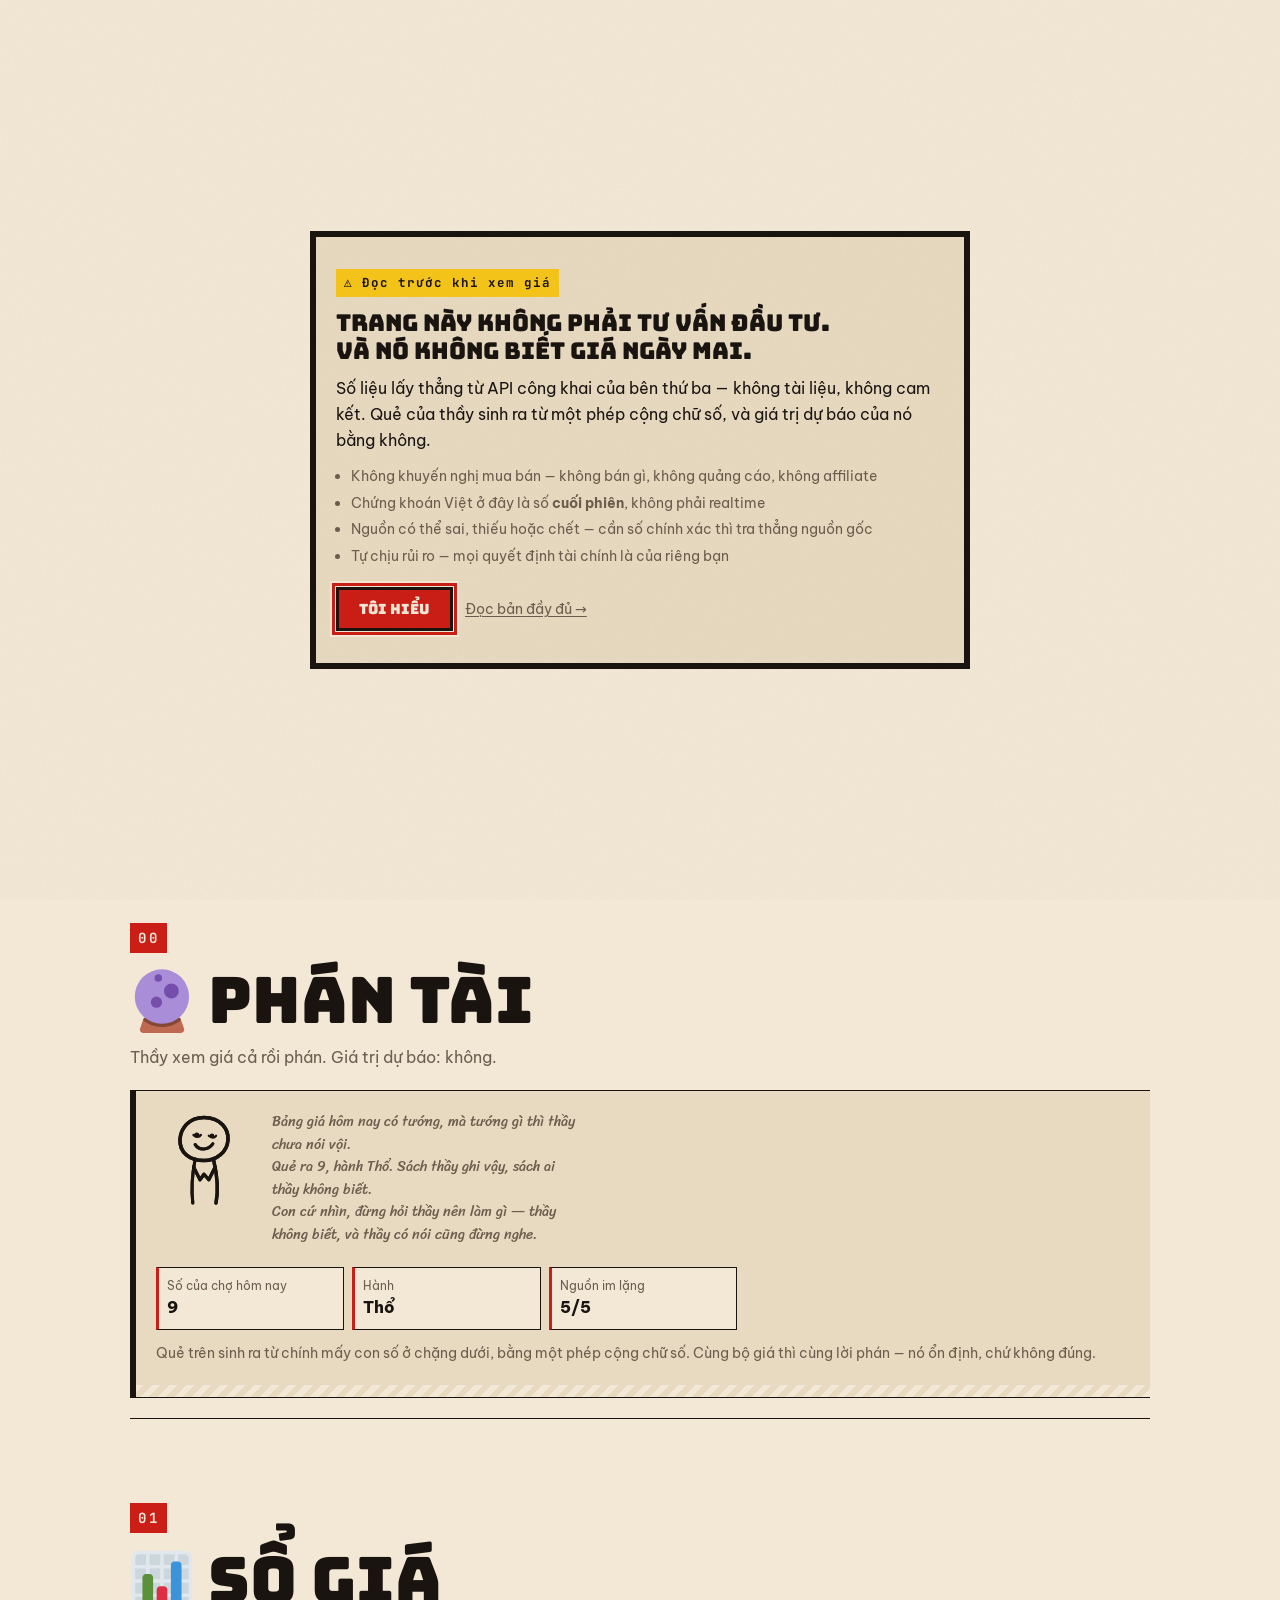
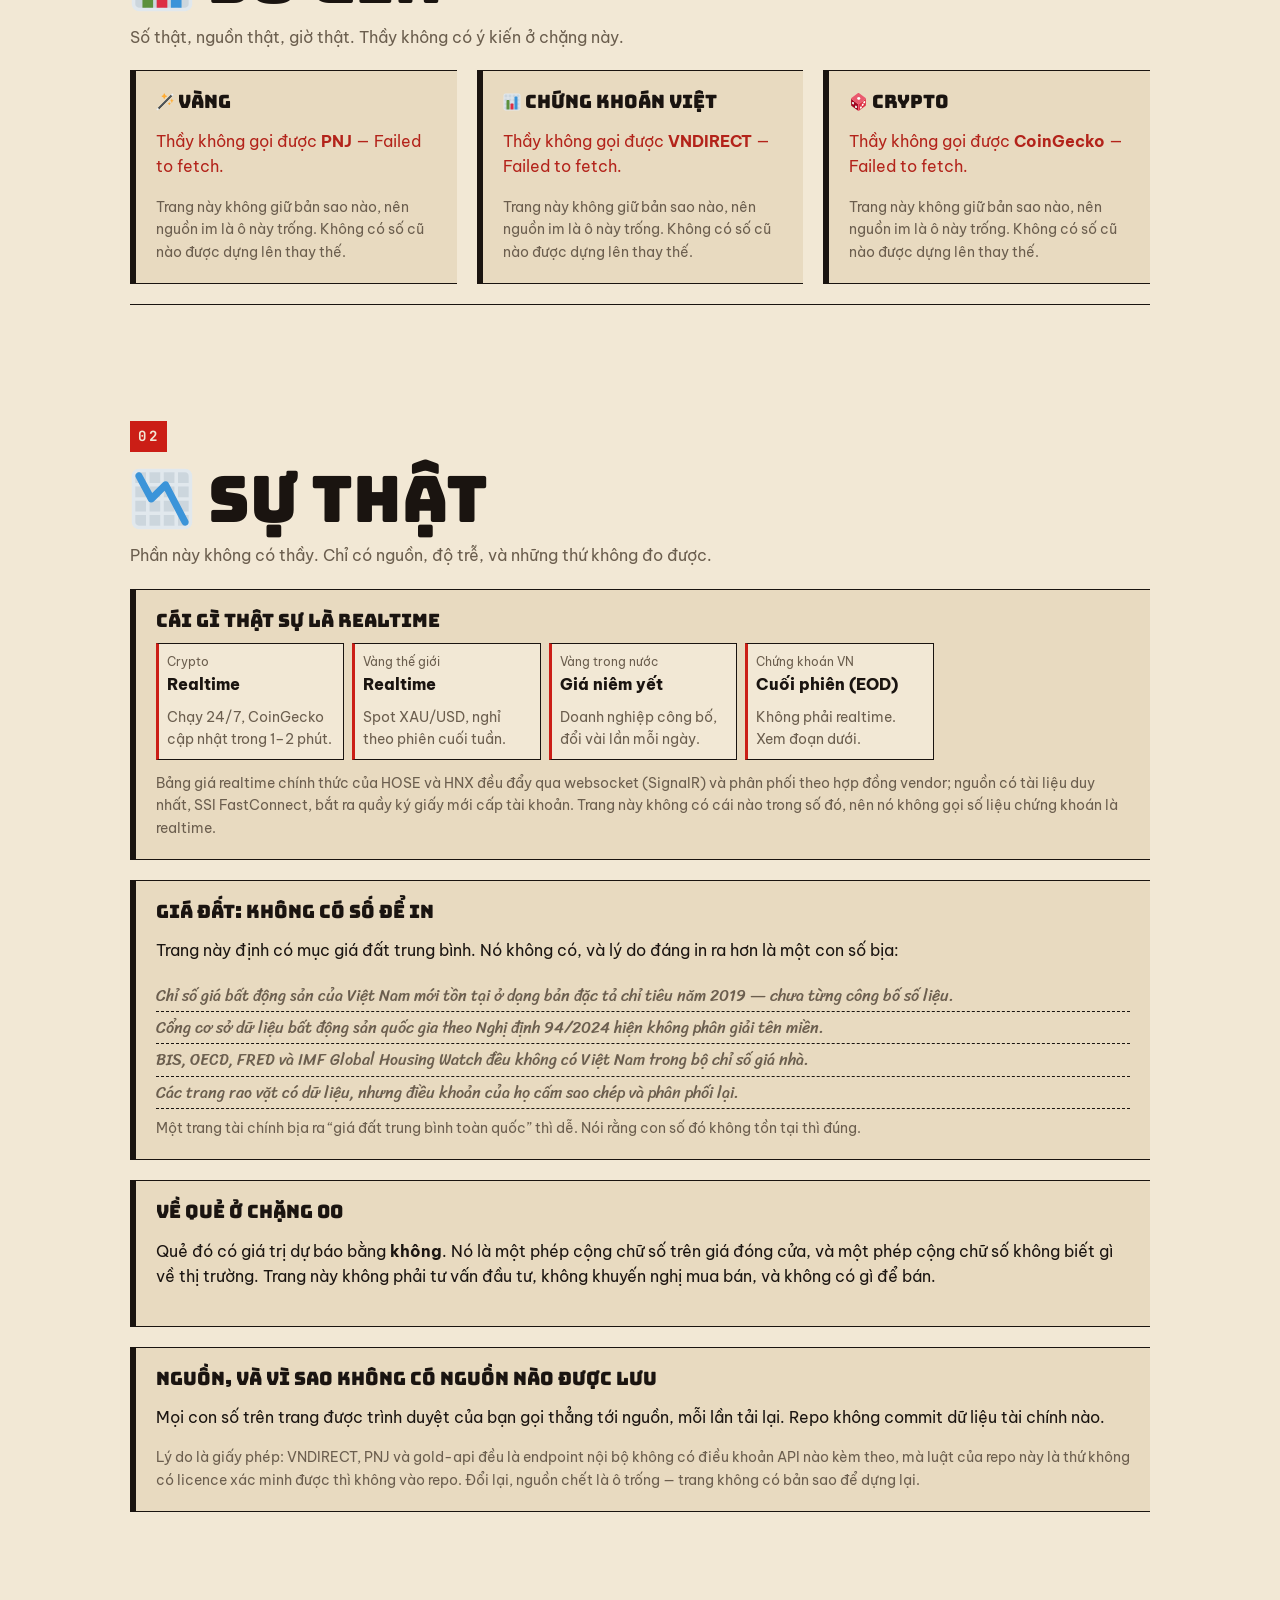
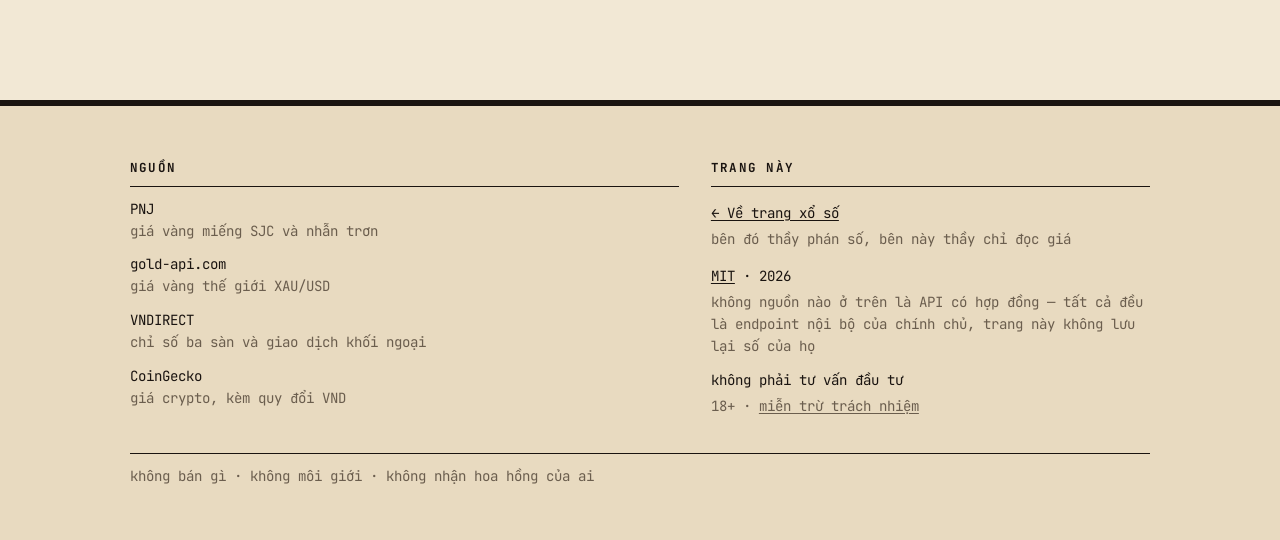
==== commit 993a0b13: "fix: footer về một trục lề — ba cột thay vì hai cột chồng một khối prose Footer chạy bốn trục lề tro" ====
--- a/site/tai-chinh.html
+++ b/site/tai-chinh.html
@@ -63,24 +63,30 @@
 </main>
 
 <footer class="ft">
-  <div class="colophon">
-    <h2>NGUỒN</h2>
-    <dl>
-      <dt>PNJ</dt><dd>giá vàng miếng SJC và nhẫn trơn</dd>
-      <dt>gold-api.com</dt><dd>giá vàng thế giới XAU/USD</dd>
-      <dt>VNDIRECT</dt><dd>chỉ số ba sàn và giao dịch khối ngoại</dd>
-      <dt>CoinGecko</dt><dd>giá crypto, kèm quy đổi VND</dd>
-    </dl>
-    <p class="colophon__block">
-      Không nguồn nào ở trên là API có hợp đồng — tất cả đều là endpoint nội bộ của chính
-      chủ. Trang này không lưu lại số của họ, chỉ hiển thị rồi thôi.
-    </p>
-    <p class="colophon__made">
-      <a href="./index.html">← Về trang xổ số</a><br>
-      <a href="https://github.com/quocdaijr/trungso">MIT</a> · 2026 · không bán gì ·
-      không phải tư vấn đầu tư · 18+ ·
-      <a href="https://github.com/quocdaijr/trungso/blob/main/DISCLAIMER.md">miễn trừ trách nhiệm</a>
-    </p>
+  <div class="wrap colophon">
+    <div class="colophon__cols colophon__cols--2">
+      <section>
+        <h2>NGUỒN</h2>
+        <dl>
+          <dt>PNJ</dt><dd>giá vàng miếng SJC và nhẫn trơn</dd>
+          <dt>gold-api.com</dt><dd>giá vàng thế giới XAU/USD</dd>
+          <dt>VNDIRECT</dt><dd>chỉ số ba sàn và giao dịch khối ngoại</dd>
+          <dt>CoinGecko</dt><dd>giá crypto, kèm quy đổi VND</dd>
+        </dl>
+      </section>
+      <section>
+        <h2>TRANG NÀY</h2>
+        <dl>
+          <dt><a href="./index.html">← Về trang xổ số</a></dt>
+          <dd>bên đó thầy phán số, bên này thầy chỉ đọc giá</dd>
+          <dt><a href="https://github.com/quocdaijr/trungso">MIT</a> · 2026</dt>
+          <dd>không nguồn nào ở trên là API có hợp đồng — tất cả đều là endpoint nội bộ của chính chủ, trang này không lưu lại số của họ</dd>
+          <dt>không phải tư vấn đầu tư</dt>
+          <dd>18+ · <a href="https://github.com/quocdaijr/trungso/blob/main/DISCLAIMER.md">miễn trừ trách nhiệm</a></dd>
+        </dl>
+      </section>
+    </div>
+    <p class="colophon__base">không bán gì · không môi giới · không nhận hoa hồng của ai</p>
   </div>
 </footer>
 
--- a/site/page.css
+++ b/site/page.css
@@ -311,7 +311,7 @@
 .btn[disabled]{opacity:.45; cursor:not-allowed; transform:none}
 .btn--ghost{background:transparent; color:var(--color-ink); border-color:var(--color-rule)}
 
-/* ---------------- footer: Ft5 statement ---------------- */
+/* ---------------- footer shell ---------------- */
 /* The footer owns its vertical rhythm and its background; the .wrap inside owns the
    measure and the safe-area inset. Without that split the footer sat at whatever width
    its own content chose - 625px on any desktop - and stopped lining up with the page
@@ -445,35 +445,76 @@
 .basic__note{font-family:var(--font-hand); font-size:var(--text-sm);
   color:var(--color-ink); margin:var(--space-xs) 0}
 
-/* ---------------- footer: Ft4 colophon ---------------- */
+/* ---------------- footer: Ft2 credit columns ---------------- */
+/* Was Ft4 colophon - columns of credits above one prose block. The prose block is gone,
+   and that is the whole fix. It carried max-width:70ch, so on a 1060px .wrap its 1px top
+   rule stopped 440px short of the columns above it and closed nothing; the sentence inside
+   wrapped mid-phrase with half the row empty. Its content now lives in a third column that
+   is structurally identical to the other two, so the footer has ONE left axis repeated
+   three times instead of four axes disagreeing. */
 .colophon{font-family:var(--font-num); font-size:var(--text-sm); line-height:1.55}
+
+/* The hairline is what makes three columns read as three columns. Three rules of equal
+   length landing on the same y is the cheapest possible grid cue, and below 900px - where
+   the columns stack - the same rule doubles as the section divider, so the single-column
+   form does not collapse into one long undifferentiated list. Hair here, not slab: .ft
+   already owns the slab edge, and design.md forbids an even box on four sides. */
 .colophon h2{font-family:var(--font-num); font-size:var(--text-xs); font-weight:700;
-  letter-spacing:.18em; margin:0 0 var(--space-sm); color:var(--color-ink)}
-
-/* Two columns once there is room. The credits are a tabular list, not prose, so the whole
-   block used to sit inside a 74ch reading measure - 625px no matter how wide the window,
-   which is what made it look squeezed on a desktop. The measure now applies only to the
-   one part of the footer that is actually prose. */
+  letter-spacing:.18em; margin:0 0 var(--space-sm); color:var(--color-ink);
+  border-bottom:var(--rule-hair) solid var(--color-rule); padding-bottom:var(--space-xs)}
+
+/* Columns are not equal fractions, and the reason was measured rather than eyeballed.
+   "khiemdoan/vietnam-lottery-xsmb-analysis" needs 329.5px unwrapped at --text-sm in
+   JetBrains Mono. Three even columns of the 1020px content box with --space-lg gutters
+   give 318.66px each - checked by switching the live grid to repeat(3,minmax(0,1fr)) and
+   re-measuring, not by arithmetic - and that dt then renders 43.6px tall, i.e. two lines.
+   Because dt carries overflow-wrap:anywhere it breaks mid-word, so it is a wrap that never
+   overflows and never gets reported, only seen. 1.25fr 1fr 1fr gives column 1 a measured
+   367.69px and every dt stays on one line. The ratio is what the content asks for anyway:
+   five credits left, three assets middle, three meta right.
+
+   980px, not the 900px the two-column version used. Swept the viewport in 8px steps: at
+   904px column 1 is 307.7px and the long dt is already two lines, and it stays two lines
+   all the way to 960px (329.2px, still 0.3px short). 968px is the first width that clears
+   it at 332.3px. Turning three columns on at 900 would have shipped a wrap for 68px of
+   viewport that nobody would have thought to check, because the breakpoint was inherited
+   rather than re-measured after the column count changed.
+
+   Measuring note: do not count lines with Range.getClientRects() here. The footer links are
+   display:inline-block for their tap target, so their rect sits 4px above the text rect and
+   a naive top-count reports "MIT · 2026" as two lines when it is one. Divide the element
+   height by line-height instead. */
 .colophon__cols{display:grid; grid-template-columns:minmax(0,1fr); gap:var(--space-lg)}
-@media (min-width:900px){
-  .colophon__cols{grid-template-columns:repeat(2,minmax(0,1fr)); gap:var(--space-xl)}
+@media (min-width:980px){
+  .colophon__cols{grid-template-columns:1.25fr 1fr 1fr; gap:var(--space-lg)}
+  .colophon__cols--2{grid-template-columns:1.25fr 1fr}
 }
 
 /* dt above dd at every width, not beside it. The side-by-side form needed a fixed dt
    column and no width fits both "EMOJI" and "khiemdoan/vietnam-lottery-xsmb-analysis":
    at 22ch the long repo names wrapped on every viewport, desktop included. Stacking
-   removes the constraint instead of tuning it. */
+   removes the constraint instead of tuning it.
+
+   dd is NOT indented. It used to carry padding-left:var(--space-sm), which put every
+   second line on a 12px-offset axis of its own - too small to read as hierarchy, big
+   enough to read as sloppiness, and the hierarchy was already carried by --color-ink-dim.
+   One axis per column, no exceptions. */
 .colophon dl{margin:0}
 .colophon dt{color:var(--color-ink); overflow-wrap:anywhere}
-.colophon dd{margin:0 0 var(--space-sm); padding-left:var(--space-sm);
-  color:var(--color-ink-dim); overflow-wrap:anywhere}
+.colophon dd{margin:0 0 var(--space-sm); color:var(--color-ink-dim);
+  overflow-wrap:anywhere}
 .colophon dd:last-of-type{margin-bottom:0}
-.colophon__block{margin:var(--space-md) 0 0; color:var(--color-ink-dim)}
-.colophon__made{
-  color:var(--color-ink); border-top:var(--rule-hair) solid var(--color-rule);
-  padding-top:var(--space-sm); margin:var(--space-lg) 0 0;
-  max-width:70ch; /* this part IS prose, so it keeps a measure */
-}
+
+/* Inline links at --text-sm are a 14px-tall hit area. WCAG 2.5.8 asks 24x24 as AA, and
+   --tap (44px) is the AAA figure the page uses for real controls; a footnote link is not a
+   control, so this takes the AA line and gets there with padding rather than by growing
+   the type. inline-block is required for padding-block to affect the box at all. */
+.colophon a{display:inline-block; padding-block:var(--space-2xs)}
+
+/* The base strip spans the full .wrap - no measure. That is the difference between a rule
+   that closes the footer and the one that used to stop halfway across it. */
+.colophon__base{margin:var(--space-lg) 0 0; padding-top:var(--space-sm);
+  border-top:var(--rule-hair) solid var(--color-rule); color:var(--color-ink-dim)}
 
 /* ---------------- reveal ---------------- */
 .reveal{opacity:0; transform:translateY(14px);
@@ -491,10 +532,18 @@
 /* ---------------- finance page ---------------- */
 /* Body face at 800, never the display face: a delta is a data value, and Bungee Shade
    at 14px is a smudge. Same rule as .fact__v. */
+/* Figures, so --font-num: design.md's rule is that any column of them uses it, because
+   Be Vietnam Pro ships no tabular figure set and a column of prices in the body face
+   misaligns by up to 77px. Weight 700, not 800 - only 400 and 700 are loaded, and 800
+   would be a synthesised bold. */
+.fact__v--num{font-family:var(--font-num); font-weight:700;
+  font-variant-numeric:tabular-nums}
+
 /* Sits on paper-2, not paper. On thantai the paper IS lacquer red, so --color-bad on it
    measured 4.26:1 - under AA. The same colour on paper-2 measures 5.32, which is where
    .kpi--bad already lives. Chip, not bare text, for that reason alone. */
-.delta{font-family:var(--font-body); font-weight:800; font-size:var(--text-xs);
+.delta{font-family:var(--font-num); font-weight:700; font-variant-numeric:tabular-nums;
+  font-size:var(--text-xs);
   color:var(--color-ink-dim); background:var(--color-paper-2);
   display:inline-block; margin-top:var(--space-2xs); padding:1px 5px;
   overflow-wrap:anywhere}
